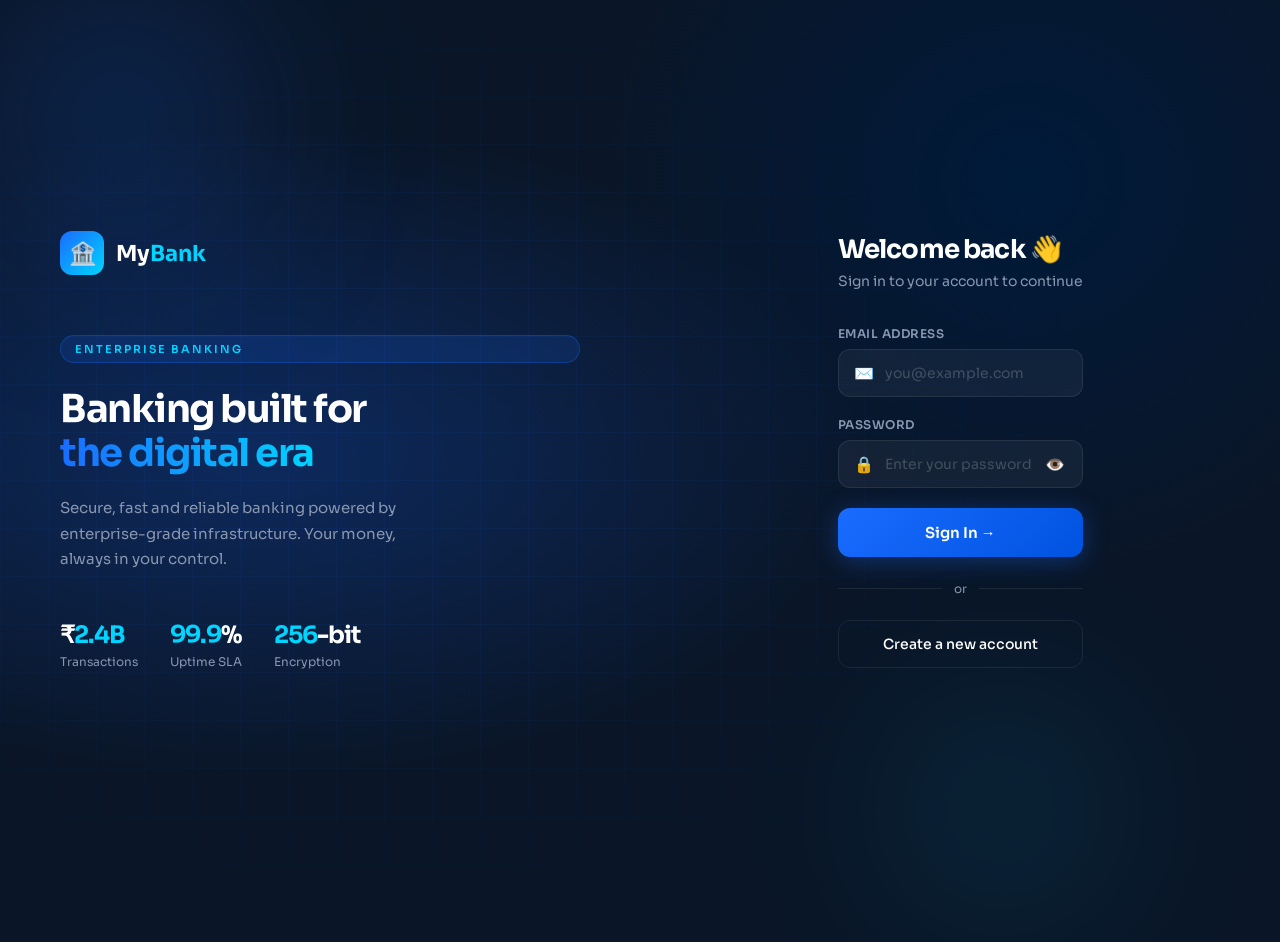
==== src/main/resources/static/index.html @ 5319d441 "first commit" ====
<!DOCTYPE html>
<html lang="en">
<head>
    <meta charset="UTF-8" />
    <meta name="viewport" content="width=device-width, initial-scale=1.0"/>
    <title>MyBank — Secure Login</title>
    <link href="https://fonts.googleapis.com/css2?family=Sora:wght@300;400;500;600;700&family=DM+Mono:wght@400;500&display=swap" rel="stylesheet">
    <style>
        *, *::before, *::after { box-sizing: border-box; margin: 0; padding: 0; }
        :root { --navy: #0a1628; --blue: #1a6cff; --blue2: #0052e0; --cyan: #00d4ff; --white: #ffffff; --gray: #8896b0; --border: rgba(255,255,255,0.08); }
        html, body { height: 100%; font-family: 'Sora', sans-serif; background: var(--navy); color: var(--white); overflow: hidden; }
        .bg { position: fixed; inset: 0; z-index: 0; background: radial-gradient(ellipse 80% 60% at 20% 50%, #0d2a5e 0%, transparent 60%), radial-gradient(ellipse 60% 80% at 80% 20%, #001a3a 0%, transparent 55%), var(--navy); }
        .bg::before { content: ''; position: absolute; inset: 0; background-image: linear-gradient(rgba(26,108,255,0.06) 1px, transparent 1px), linear-gradient(90deg, rgba(26,108,255,0.06) 1px, transparent 1px); background-size: 48px 48px; mask-image: radial-gradient(ellipse 70% 70% at 30% 50%, black 30%, transparent 80%); }
        .orb { position: fixed; border-radius: 50%; filter: blur(80px); pointer-events: none; }
        .orb-1 { width: 400px; height: 400px; background: radial-gradient(circle, rgba(26,108,255,0.25), transparent 70%); top: -80px; left: -80px; animation: drift 8s ease-in-out infinite alternate; }
        .orb-2 { width: 300px; height: 300px; background: radial-gradient(circle, rgba(0,212,255,0.15), transparent 70%); bottom: -60px; right: 10%; animation: drift 10s ease-in-out infinite alternate-reverse; }
        @keyframes drift { from { transform: translate(0,0) scale(1); } to { transform: translate(20px,20px) scale(1.1); } }
        .page { position: relative; z-index: 1; display: grid; grid-template-columns: 1fr 1fr; height: 100vh; }
        .left { display: flex; flex-direction: column; justify-content: center; padding: 60px; }
        .brand { display: flex; align-items: center; gap: 12px; margin-bottom: 60px; }
        .brand-icon { width: 44px; height: 44px; background: linear-gradient(135deg, var(--blue), var(--cyan)); border-radius: 12px; display: flex; align-items: center; justify-content: center; font-size: 22px; }
        .brand-name { font-size: 22px; font-weight: 700; }
        .brand-name span { color: var(--cyan); }
        .hero-tag { display: inline-block; background: rgba(26,108,255,0.15); border: 1px solid rgba(26,108,255,0.3); color: var(--cyan); font-size: 11px; font-weight: 600; letter-spacing: 2px; text-transform: uppercase; padding: 6px 14px; border-radius: 20px; margin-bottom: 24px; }
        .hero-title { font-size: clamp(32px,3vw,48px); font-weight: 700; line-height: 1.15; letter-spacing: -1.5px; margin-bottom: 20px; }
        .hero-title span { background: linear-gradient(90deg, var(--blue), var(--cyan)); -webkit-background-clip: text; -webkit-text-fill-color: transparent; }
        .hero-sub { font-size: 15px; color: var(--gray); line-height: 1.7; max-width: 380px; margin-bottom: 48px; }
        .stats { display: flex; gap: 32px; }
        .stat-item { display: flex; flex-direction: column; gap: 4px; }
        .stat-num { font-size: 24px; font-weight: 700; letter-spacing: -1px; }
        .stat-num span { color: var(--cyan); }
        .stat-label { font-size: 12px; color: var(--gray); }
        .right { display: flex; align-items: center; justify-content: center; padding: 40px; }
        .card { background: rgba(255,255,255,0.03); border: 1px solid var(--border); backdrop-filter: blur(20px); border-radius: 24px; padding: 44px 40px; width: 100%; max-width: 420px; animation: slideUp 0.6s cubic-bezier(0.16,1,0.3,1) both; }
        @keyframes slideUp { from { opacity: 0; transform: translateY(32px); } to { opacity: 1; transform: translateY(0); } }
        .card-title { font-size: 26px; font-weight: 700; letter-spacing: -0.8px; margin-bottom: 6px; }
        .card-sub { font-size: 14px; color: var(--gray); margin-bottom: 36px; }
        .field { margin-bottom: 20px; }
        .field label { display: block; font-size: 12px; font-weight: 600; letter-spacing: 0.5px; color: var(--gray); text-transform: uppercase; margin-bottom: 8px; }
        .input-wrap { position: relative; }
        .input-icon { position: absolute; left: 16px; top: 50%; transform: translateY(-50%); font-size: 16px; pointer-events: none; }
        .field input { width: 100%; padding: 14px 16px 14px 46px; background: rgba(255,255,255,0.05); border: 1px solid var(--border); border-radius: 12px; color: var(--white); font-family: 'Sora', sans-serif; font-size: 14px; outline: none; transition: border-color 0.2s, background 0.2s, box-shadow 0.2s; }
        .field input::placeholder { color: rgba(255,255,255,0.2); }
        .field input:focus { border-color: var(--blue); background: rgba(26,108,255,0.08); box-shadow: 0 0 0 3px rgba(26,108,255,0.12); }
        .toggle-pw { position: absolute; right: 14px; top: 50%; transform: translateY(-50%); background: none; border: none; cursor: pointer; color: var(--gray); font-size: 16px; padding: 4px; }
        .btn-primary { width: 100%; padding: 15px; background: linear-gradient(135deg, var(--blue), var(--blue2)); border: none; border-radius: 12px; color: var(--white); font-family: 'Sora', sans-serif; font-size: 15px; font-weight: 600; cursor: pointer; margin-top: 8px; transition: transform 0.15s, opacity 0.15s; box-shadow: 0 4px 24px rgba(26,108,255,0.35); display: flex; align-items: center; justify-content: center; gap: 8px; }
        .btn-primary:hover { transform: translateY(-1px); }
        .btn-primary.loading { opacity: 0.7; pointer-events: none; }
        .divider { display: flex; align-items: center; gap: 12px; margin: 24px 0; color: var(--gray); font-size: 12px; }
        .divider::before, .divider::after { content: ''; flex: 1; height: 1px; background: var(--border); }
        .btn-secondary { width: 100%; padding: 14px; background: transparent; border: 1px solid var(--border); border-radius: 12px; color: var(--white); font-family: 'Sora', sans-serif; font-size: 14px; font-weight: 500; cursor: pointer; transition: border-color 0.2s, background 0.2s; }
        .btn-secondary:hover { border-color: rgba(255,255,255,0.2); background: rgba(255,255,255,0.04); }
        .toast { display: none; align-items: center; gap: 10px; border-radius: 10px; padding: 12px 16px; margin-top: 16px; font-size: 13px; }
        .toast.err { background: rgba(255,77,109,0.1); border: 1px solid rgba(255,77,109,0.25); color: #ff8099; }
        .toast.suc { background: rgba(0,200,150,0.1); border: 1px solid rgba(0,200,150,0.25); color: #00e5a8; }
        .toast.show { display: flex; }
        .spinner { width: 18px; height: 18px; border: 2px solid rgba(255,255,255,0.3); border-top-color: white; border-radius: 50%; animation: spin 0.7s linear infinite; }
        @keyframes spin { to { transform: rotate(360deg); } }
        @media (max-width: 768px) { .page { grid-template-columns: 1fr; } .left { display: none; } .right { padding: 24px; } }
    </style>
</head>
<body>
<div class="bg"></div>
<div class="orb orb-1"></div>
<div class="orb orb-2"></div>

<div class="page">
    <div class="left">
        <div class="brand">
            <div class="brand-icon">🏦</div>
            <div class="brand-name">My<span>Bank</span></div>
        </div>
        <div class="hero-tag">Enterprise Banking</div>
        <h1 class="hero-title">Banking built for<br><span>the digital era</span></h1>
        <p class="hero-sub">Secure, fast and reliable banking powered by enterprise-grade infrastructure. Your money, always in your control.</p>
        <div class="stats">
            <div class="stat-item"><div class="stat-num">₹<span>2.4B</span></div><div class="stat-label">Transactions</div></div>
            <div class="stat-item"><div class="stat-num"><span>99.9</span>%</div><div class="stat-label">Uptime SLA</div></div>
            <div class="stat-item"><div class="stat-num"><span>256</span>-bit</div><div class="stat-label">Encryption</div></div>
        </div>
    </div>

    <div class="right">


        <!-- LOGIN VIEW -->
        <div id="loginView">
            <div class="card-title">Welcome back 👋</div>
            <div class="card-sub">Sign in to your account to continue</div>
            <div class="field">
                <label>Email Address</label>
                <div class="input-wrap">
                    <span class="input-icon">✉️</span>
                    <input type="email" id="loginEmail" placeholder="you@example.com"/>
                </div>
            </div>
            <div class="field">
                <label>Password</label>
                <div class="input-wrap">
                    <span class="input-icon">🔒</span>
                    <input type="password" id="loginPassword" placeholder="Enter your password"/>
                    <button class="toggle-pw" onclick="togglePw('loginPassword',this)" type="button">👁️</button>
                </div>
            </div>
            <button class="btn-primary" onclick="login()" id="loginBtn">Sign In →</button>
            <div class="toast err" id="loginErr"><span>⚠️</span><span id="loginErrMsg"></span></div>
            <div class="divider">or</div>
            <button class="btn-secondary" onclick="show('reg')">Create a new account</button>
        </div>

        <!-- REGISTER VIEW -->
        <div id="regView" style="display:none">
            <div class="card-title">Create account ✨</div>
            <div class="card-sub">Join MyBank in seconds</div>
            <div class="field">
                <label>Full Name</label>
                <div class="input-wrap">
                    <span class="input-icon">👤</span>
                    <input type="text" id="regName" placeholder="Your full name"/>
                </div>
            </div>
            <div class="field">
                <label>Email Address</label>
                <div class="input-wrap">
                    <span class="input-icon">✉️</span>
                    <input type="email" id="regEmail" placeholder="you@example.com"/>
                </div>
            </div>
            <div class="field">
                <label>Password</label>
                <div class="input-wrap">
                    <span class="input-icon">🔒</span>
                    <input type="password" id="regPassword" placeholder="Choose a password"/>
                    <button class="toggle-pw" onclick="togglePw('regPassword',this)" type="button">👁️</button>
                </div>
            </div>
            <button class="btn-primary" onclick="register()" id="regBtn">Create Account →</button>
            <div class="toast err" id="regErr"><span>⚠️</span><span id="regErrMsg"></span></div>
            <div class="toast suc" id="regSuc"><span>✅</span><span id="regSucMsg"></span></div>
            <div class="divider">or</div>
            <button class="btn-secondary" onclick="show('login')">Back to sign in</button>
        </div>

    </div>
</div>
</div>

<p><b>Account Number:</b> <span id="selectedAccount">Select account</span></p>
</div>
<button onclick="toggleHistory()">📜 View Transaction History</button>

<div id="historySection" style="display:none;">
    <h3>Transaction History</h3>
</div>
<span style="color:${color}">₹${txn.amount}</span>
<script>
    function togglePw(id, btn) {
        const el = document.getElementById(id);
        el.type = el.type === 'password' ? 'text' : 'password';
        btn.textContent = el.type === 'password' ? '👁️' : '🙈';
    }

    function show(view) {
        document.getElementById('loginView').style.display = view === 'login' ? 'block' : 'none';
        document.getElementById('regView').style.display   = view === 'reg'   ? 'block' : 'none';
    }

    function setToast(id, msg, show) {
        document.getElementById(id).querySelector('span:last-child').textContent = msg;
        document.getElementById(id).classList.toggle('show', show);
    }

    // ✅ LOGIN (FIXED API)
    async function login() {
        const email    = document.getElementById('loginEmail').value.trim();
        const password = document.getElementById('loginPassword').value;

        setToast('loginErr', '', false);

        if (!email || !password) {
            setToast('loginErr', 'Please fill in all fields', true);
            return;
        }

        const btn = document.getElementById('loginBtn');
        btn.classList.add('loading');
        btn.innerHTML = '<div class="spinner"></div> Signing in...';

        try {
            const res = await fetch('/api/auth/login', {   // ✅ FIXED HERE
                method: 'POST',
                headers: { 'Content-Type': 'application/json' },
                body: JSON.stringify({ email, password })
            });

            if (res.ok) {
                const data = await res.json();

                localStorage.setItem('token', data.token);
                localStorage.setItem('userId', data.userId);

                btn.innerHTML = '✅ Success!';
                setTimeout(() => {
                    window.location.href = '/dashboard';
                }, 600);

            } else {
                const msg = await res.text();
                setToast('loginErr', msg || 'Invalid email or password', true);
                btn.classList.remove('loading');
                btn.innerHTML = 'Sign In →';
            }

        } catch (e) {
            setToast('loginErr', 'Network error — please try again', true);
            btn.classList.remove('loading');
            btn.innerHTML = 'Sign In →';
        }
    }

    // ✅ REGISTER (FIXED API)
    async function register() {
        const name     = document.getElementById('regName').value.trim();
        const email    = document.getElementById('regEmail').value.trim();
        const password = document.getElementById('regPassword').value;

        setToast('regErr', '', false);
        setToast('regSuc', '', false);

        if (!name || !email || !password) {
            setToast('regErr', 'Please fill in all fields', true);
            return;
        }

        const btn = document.getElementById('regBtn');
        btn.classList.add('loading');
        btn.innerHTML = '<div class="spinner"></div> Creating...';

        try {
            const res = await fetch('/api/auth/register', {   // ✅ FIXED HERE
                method: 'POST',
                headers: { 'Content-Type': 'application/json' },
                body: JSON.stringify({ name, email, password })
            });

            if (res.ok) {
                setToast('regSuc', 'Account created! Signing you in...', true);
                btn.innerHTML = '✅ Created!';

                // ✅ AUTO LOGIN FIXED
                setTimeout(async () => {
                    const r2 = await fetch('/api/auth/login', {   // ✅ FIXED HERE
                        method: 'POST',
                        headers: { 'Content-Type': 'application/json' },
                        body: JSON.stringify({ email, password })
                    });

                    if (r2.ok) {
                        const d = await r2.json();
                        localStorage.setItem('token', d.token);
                        localStorage.setItem('userId', d.userId);
                        window.location.href = '/dashboard';
                    } else {
                        show('login');
                    }
                }, 1200);

            } else {
                const msg = await res.text();
                setToast('regErr', msg || 'Registration failed', true);
                btn.classList.remove('loading');
                btn.innerHTML = 'Create Account →';
            }

        } catch (e) {
            setToast('regErr', 'Network error — please try again', true);
            btn.classList.remove('loading');
            btn.innerHTML = 'Create Account →';
        }
    }

    document.addEventListener('keydown', e => {
        if (e.key === 'Enter') {
            document.getElementById('regView').style.display === 'none'
                ? login()
                : register();
        }
    });
</script>
</body>
</html>
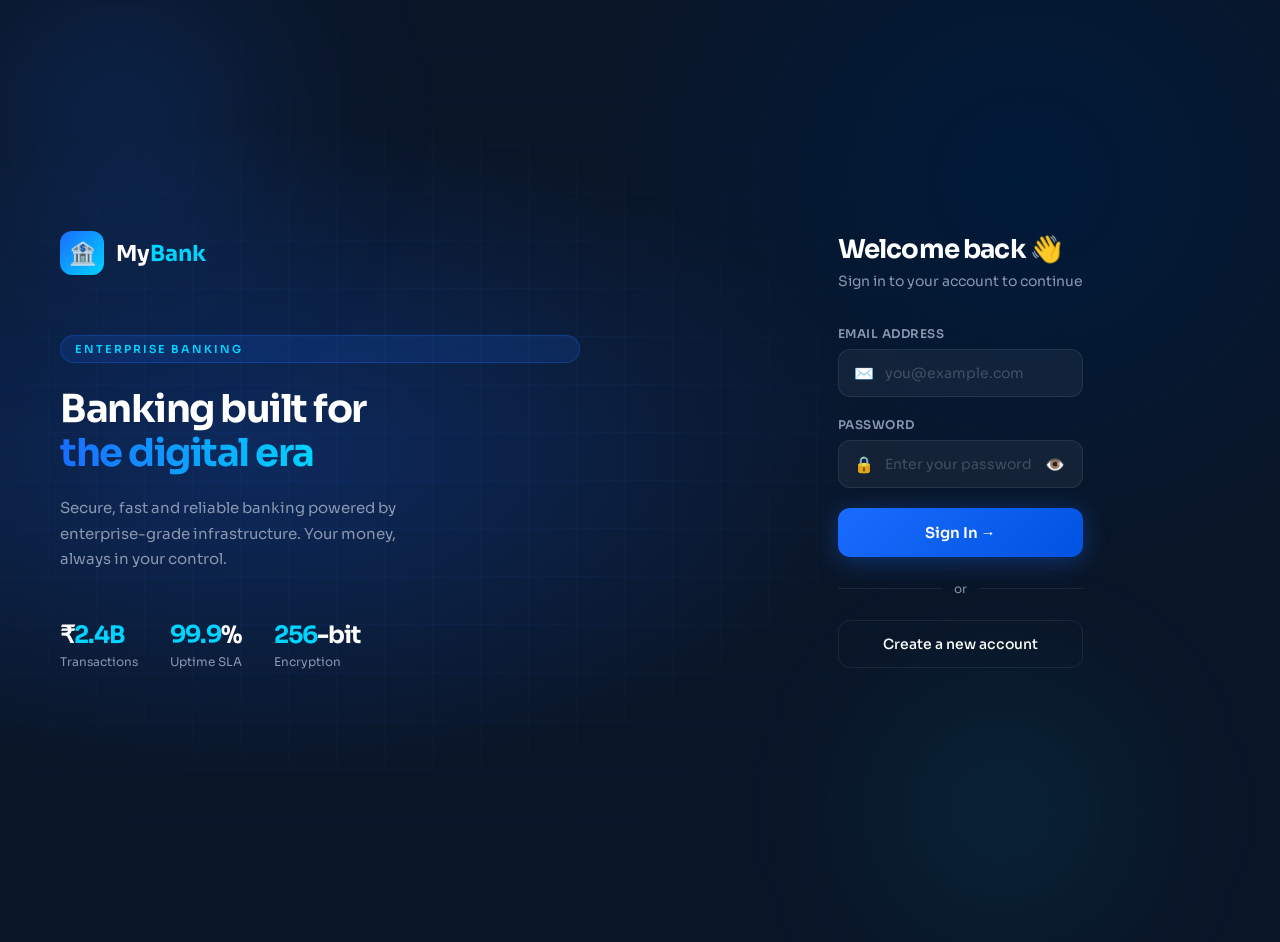
==== commit 13d7e4b4: "Update index.html" ====
--- a/src/main/resources/static/index.html
+++ b/src/main/resources/static/index.html
@@ -290,4 +290,4 @@
     });
 </script>
 </body>
-</html>+</html>
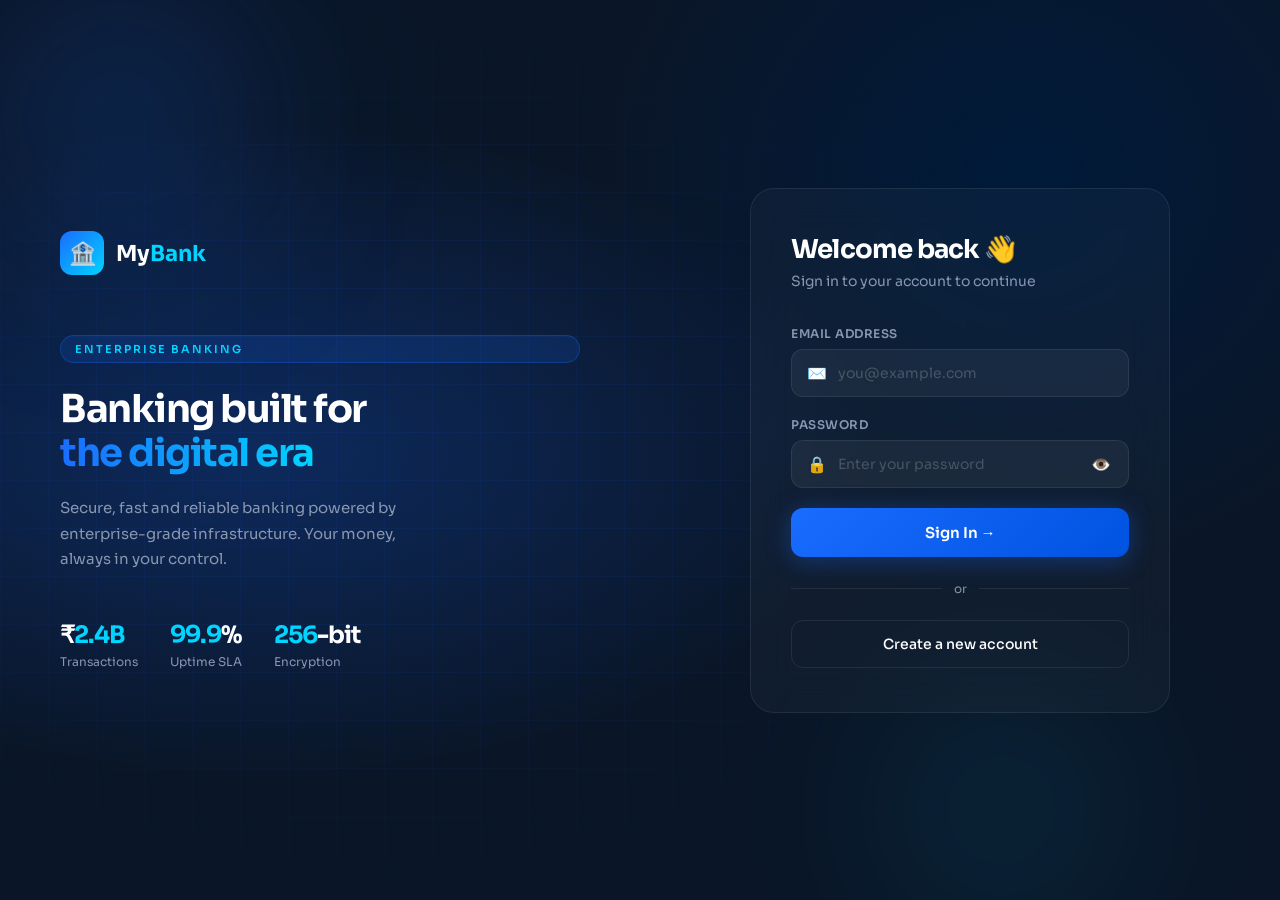
==== commit 5c497e5a: "Fi" ====
--- a/src/main/resources/static/index.html
+++ b/src/main/resources/static/index.html
@@ -1,5 +1,3 @@
-
-
 <!DOCTYPE html>
 <html lang="en">
 <head>
@@ -84,9 +82,8 @@
 
     <div class="right">
 
-
         <!-- LOGIN VIEW -->
-        <div id="loginView">
+        <div id="loginView" class="card">
             <div class="card-title">Welcome back 👋</div>
             <div class="card-sub">Sign in to your account to continue</div>
             <div class="field">
@@ -111,7 +108,7 @@
         </div>
 
         <!-- REGISTER VIEW -->
-        <div id="regView" style="display:none">
+        <div id="regView" class="card" style="display:none">
             <div class="card-title">Create account ✨</div>
             <div class="card-sub">Join MyBank in seconds</div>
             <div class="field">
@@ -145,16 +142,7 @@
 
     </div>
 </div>
-</div>
-
-<p><b>Account Number:</b> <span id="selectedAccount">Select account</span></p>
-</div>
-<button onclick="toggleHistory()">📜 View Transaction History</button>
-
-<div id="historySection" style="display:none;">
-    <h3>Transaction History</h3>
-</div>
-<span style="color:${color}">₹${txn.amount}</span>
+
 <script>
     function togglePw(id, btn) {
         const el = document.getElementById(id);
@@ -163,8 +151,8 @@
     }
 
     function show(view) {
-        document.getElementById('loginView').style.display = view === 'login' ? 'block' : 'none';
-        document.getElementById('regView').style.display   = view === 'reg'   ? 'block' : 'none';
+        document.getElementById('loginView').style.display = view === 'login' ? 'flex' : 'none';
+        document.getElementById('regView').style.display   = view === 'reg'   ? 'flex' : 'none';
     }
 
     function setToast(id, msg, show) {
@@ -172,7 +160,7 @@
         document.getElementById(id).classList.toggle('show', show);
     }
 
-    // ✅ LOGIN (FIXED API)
+    // LOGIN
     async function login() {
         const email    = document.getElementById('loginEmail').value.trim();
         const password = document.getElementById('loginPassword').value;
@@ -189,7 +177,7 @@
         btn.innerHTML = '<div class="spinner"></div> Signing in...';
 
         try {
-            const res = await fetch('/api/auth/login', {   // ✅ FIXED HERE
+            const res = await fetch('/api/auth/login', {
                 method: 'POST',
                 headers: { 'Content-Type': 'application/json' },
                 body: JSON.stringify({ email, password })
@@ -197,22 +185,18 @@
 
             if (res.ok) {
                 const data = await res.json();
-
                 localStorage.setItem('token', data.token);
                 localStorage.setItem('userId', data.userId);
-
                 btn.innerHTML = '✅ Success!';
                 setTimeout(() => {
-                    window.location.href = '/dashboard';
+                    window.location.href = '/dashboard.html';
                 }, 600);
-
             } else {
                 const msg = await res.text();
                 setToast('loginErr', msg || 'Invalid email or password', true);
                 btn.classList.remove('loading');
                 btn.innerHTML = 'Sign In →';
             }
-
         } catch (e) {
             setToast('loginErr', 'Network error — please try again', true);
             btn.classList.remove('loading');
@@ -220,7 +204,7 @@
         }
     }
 
-    // ✅ REGISTER (FIXED API)
+    // REGISTER
     async function register() {
         const name     = document.getElementById('regName').value.trim();
         const email    = document.getElementById('regEmail').value.trim();
@@ -239,7 +223,7 @@
         btn.innerHTML = '<div class="spinner"></div> Creating...';
 
         try {
-            const res = await fetch('/api/auth/register', {   // ✅ FIXED HERE
+            const res = await fetch('/api/auth/register', {
                 method: 'POST',
                 headers: { 'Content-Type': 'application/json' },
                 body: JSON.stringify({ name, email, password })
@@ -249,9 +233,8 @@
                 setToast('regSuc', 'Account created! Signing you in...', true);
                 btn.innerHTML = '✅ Created!';
 
-                // ✅ AUTO LOGIN FIXED
                 setTimeout(async () => {
-                    const r2 = await fetch('/api/auth/login', {   // ✅ FIXED HERE
+                    const r2 = await fetch('/api/auth/login', {
                         method: 'POST',
                         headers: { 'Content-Type': 'application/json' },
                         body: JSON.stringify({ email, password })
@@ -261,19 +244,17 @@
                         const d = await r2.json();
                         localStorage.setItem('token', d.token);
                         localStorage.setItem('userId', d.userId);
-                        window.location.href = '/dashboard';
+                        window.location.href = '/dashboard.html';
                     } else {
                         show('login');
                     }
                 }, 1200);
-
             } else {
                 const msg = await res.text();
                 setToast('regErr', msg || 'Registration failed', true);
                 btn.classList.remove('loading');
                 btn.innerHTML = 'Create Account →';
             }
-
         } catch (e) {
             setToast('regErr', 'Network error — please try again', true);
             btn.classList.remove('loading');
@@ -290,4 +271,4 @@
     });
 </script>
 </body>
-</html>
+</html>
